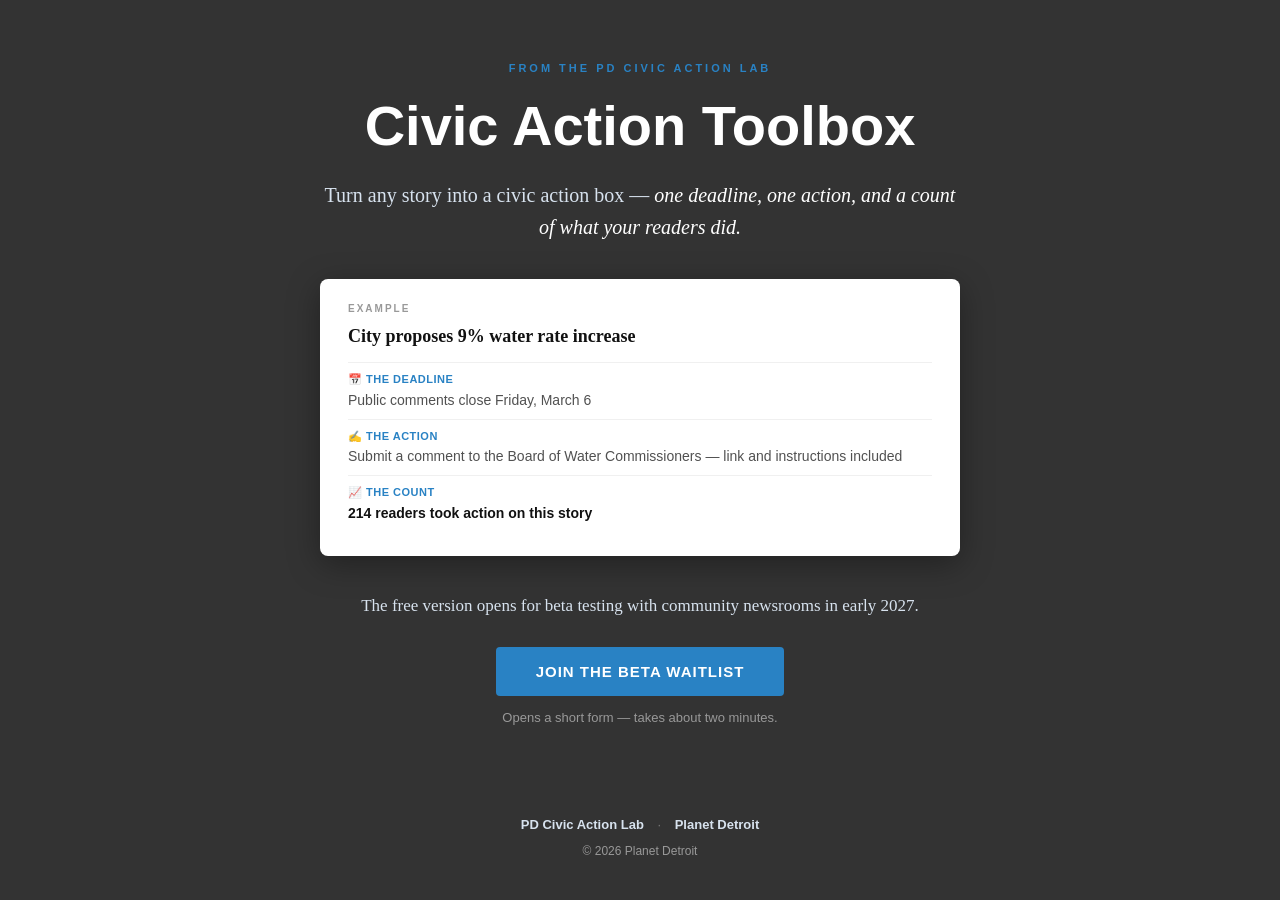
==== index.html @ b9e31de4 "Civic Action Toolbox splash page with beta waitlist link One-screen splash for civicactiontoolbox.or" ====
<!DOCTYPE html>
<html lang="en">
<head>
<meta charset="UTF-8">
<meta name="viewport" content="width=device-width, initial-scale=1.0">
<title>Civic Action Toolbox</title>
<meta name="description" content="Turn any story into a civic action box — one deadline, one action, and a count of what your readers did. Free beta for community newsrooms opens in early 2027.">
<meta property="og:title" content="Civic Action Toolbox">
<meta property="og:description" content="Turn any story into a civic action box — one deadline, one action, and a count of what your readers did.">
<meta property="og:type" content="website">
<link rel="icon" href="https://planetdetroit.org/wp-content/uploads/2025/08/cropped-globe-1.png">
<link rel="stylesheet" href="styles.css">

<!-- Google Analytics 4 (shared property with civiclab; filter by hostname in reports) -->
<script async src="https://www.googletagmanager.com/gtag/js?id=G-5QQJ9SVV07"></script>
<script>
  window.dataLayer = window.dataLayer || [];
  function gtag(){dataLayer.push(arguments);}
  gtag('js', new Date());
  gtag('config', 'G-5QQJ9SVV07');

  document.addEventListener('click', function(e) {
    var link = e.target.closest('a');
    if (!link) return;
    if (link.classList.contains('waitlist-cta')) {
      gtag('event', 'waitlist_click', { link_text: 'Join the beta waitlist', link_location: 'splash', link_url: link.href });
    } else if (link.classList.contains('footer-link')) {
      gtag('event', 'cta_click', { link_text: link.textContent, link_url: link.href });
    }
  });
</script>
</head>
<body>

<main class="splash">
  <div class="splash-content">
    <div class="eyebrow">From the PD Civic Action Lab</div>
    <h1>Civic Action Toolbox</h1>
    <p class="tagline">Turn any story into a civic action box — <em>one deadline, one action, and a count of what your readers did.</em></p>

    <div class="action-box">
      <div class="action-box-label">Example</div>
      <div class="action-box-headline">City proposes 9% water rate increase</div>
      <div class="action-box-row"><strong>📅 The deadline</strong> Public comments close Friday, March 6</div>
      <div class="action-box-row"><strong>✍️ The action</strong> Submit a comment to the Board of Water Commissioners — link and instructions included</div>
      <div class="action-box-row action-box-count"><strong>📈 The count</strong> 214 readers took action on this story</div>
    </div>

    <p class="beta-note">The free version opens for beta testing with community newsrooms in early 2027.</p>
    <a href="https://docs.google.com/forms/d/e/1FAIpQLSe5XGSfHNzg9tgDWIGP4QKfFAFhV_vvY-Gl3NdPk4IQWWqSvQ/viewform" class="btn-waitlist waitlist-cta" target="_blank" rel="noopener">Join the beta waitlist</a>
    <p class="form-note">Opens a short form — takes about two minutes.</p>
  </div>

  <footer>
    <a href="https://civiclab.planetdetroit.org/" class="footer-link">PD Civic Action Lab</a>
    <span class="footer-sep">·</span>
    <a href="https://planetdetroit.org/" class="footer-link">Planet Detroit</a>
    <div class="copyright">&copy; 2026 Planet Detroit</div>
  </footer>
</main>

</body>
</html>
---- styles.css ----
/* Civic Action Toolbox splash — colors, type, and button rules follow the
   Planet Detroit design system (~/projects/design-system). Blue #2982C4 for
   signup CTAs; orange is reserved for donation asks and not used here. */

* { margin: 0; padding: 0; box-sizing: border-box; }

body { font-family: Georgia, "Times New Roman", serif; background: #333333; color: #ffffff; }

.splash { min-height: 100vh; display: flex; flex-direction: column; align-items: center; justify-content: center; padding: 48px 24px 0; text-align: center; }

.splash-content { max-width: 640px; }

.eyebrow { font-family: -apple-system, BlinkMacSystemFont, "Segoe UI", Roboto, "Helvetica Neue", sans-serif; font-size: 11px; font-weight: 700; letter-spacing: 3px; text-transform: uppercase; color: #2982C4; margin-bottom: 20px; }

h1 { font-family: -apple-system, BlinkMacSystemFont, "Segoe UI", Roboto, "Helvetica Neue", sans-serif; font-size: clamp(38px, 6vw, 56px); font-weight: 700; line-height: 1.15; margin-bottom: 20px; }

.tagline { font-size: 20px; line-height: 1.6; color: #d7e2ee; margin-bottom: 36px; }

.tagline em { color: #ffffff; }

/* Example action box — a compact mock of the product's output */
.action-box { background: #ffffff; border-radius: 8px; padding: 24px 28px; text-align: left; margin-bottom: 36px; box-shadow: 0 8px 32px rgba(0, 0, 0, 0.35); }

.action-box-label { font-family: -apple-system, BlinkMacSystemFont, "Segoe UI", Roboto, "Helvetica Neue", sans-serif; font-size: 10px; font-weight: 700; letter-spacing: 2px; text-transform: uppercase; color: #999999; margin-bottom: 10px; }

.action-box-headline { font-size: 18px; font-weight: bold; color: #111111; margin-bottom: 14px; line-height: 1.35; }

.action-box-row { font-family: -apple-system, BlinkMacSystemFont, "Segoe UI", Roboto, "Helvetica Neue", sans-serif; font-size: 14px; color: #515151; line-height: 1.5; padding: 8px 0; border-top: 1px solid #F0F0F0; }

.action-box-row strong { display: block; font-size: 11px; letter-spacing: 0.5px; text-transform: uppercase; color: #2982C4; margin-bottom: 2px; }

.action-box-count { color: #111111; font-weight: 600; }

.beta-note { font-size: 17px; line-height: 1.6; color: #d7e2ee; margin-bottom: 28px; }

.btn-waitlist { display: inline-block; background: #2982C4; color: #ffffff; font-family: -apple-system, BlinkMacSystemFont, "Segoe UI", Roboto, "Helvetica Neue", sans-serif; font-weight: 700; font-size: 15px; letter-spacing: 1px; text-transform: uppercase; padding: 16px 40px; text-decoration: none; border-radius: 4px; transition: background 0.2s; }

.btn-waitlist:hover { background: #216AA0; }

.form-note { font-family: -apple-system, BlinkMacSystemFont, "Segoe UI", Roboto, "Helvetica Neue", sans-serif; font-size: 13px; color: #999999; margin-top: 14px; }

footer { margin-top: 64px; padding: 28px 24px; font-family: -apple-system, BlinkMacSystemFont, "Segoe UI", Roboto, "Helvetica Neue", sans-serif; font-size: 13px; }

.footer-link { color: #d7e2ee; text-decoration: none; font-weight: 600; }

.footer-link:hover { color: #ffffff; text-decoration: underline; }

.footer-sep { color: #777777; margin: 0 10px; }

.copyright { color: #999999; font-size: 12px; margin-top: 12px; }

@media (max-width: 480px) {
  .splash { padding-top: 40px; }
  .action-box { padding: 20px; }
}
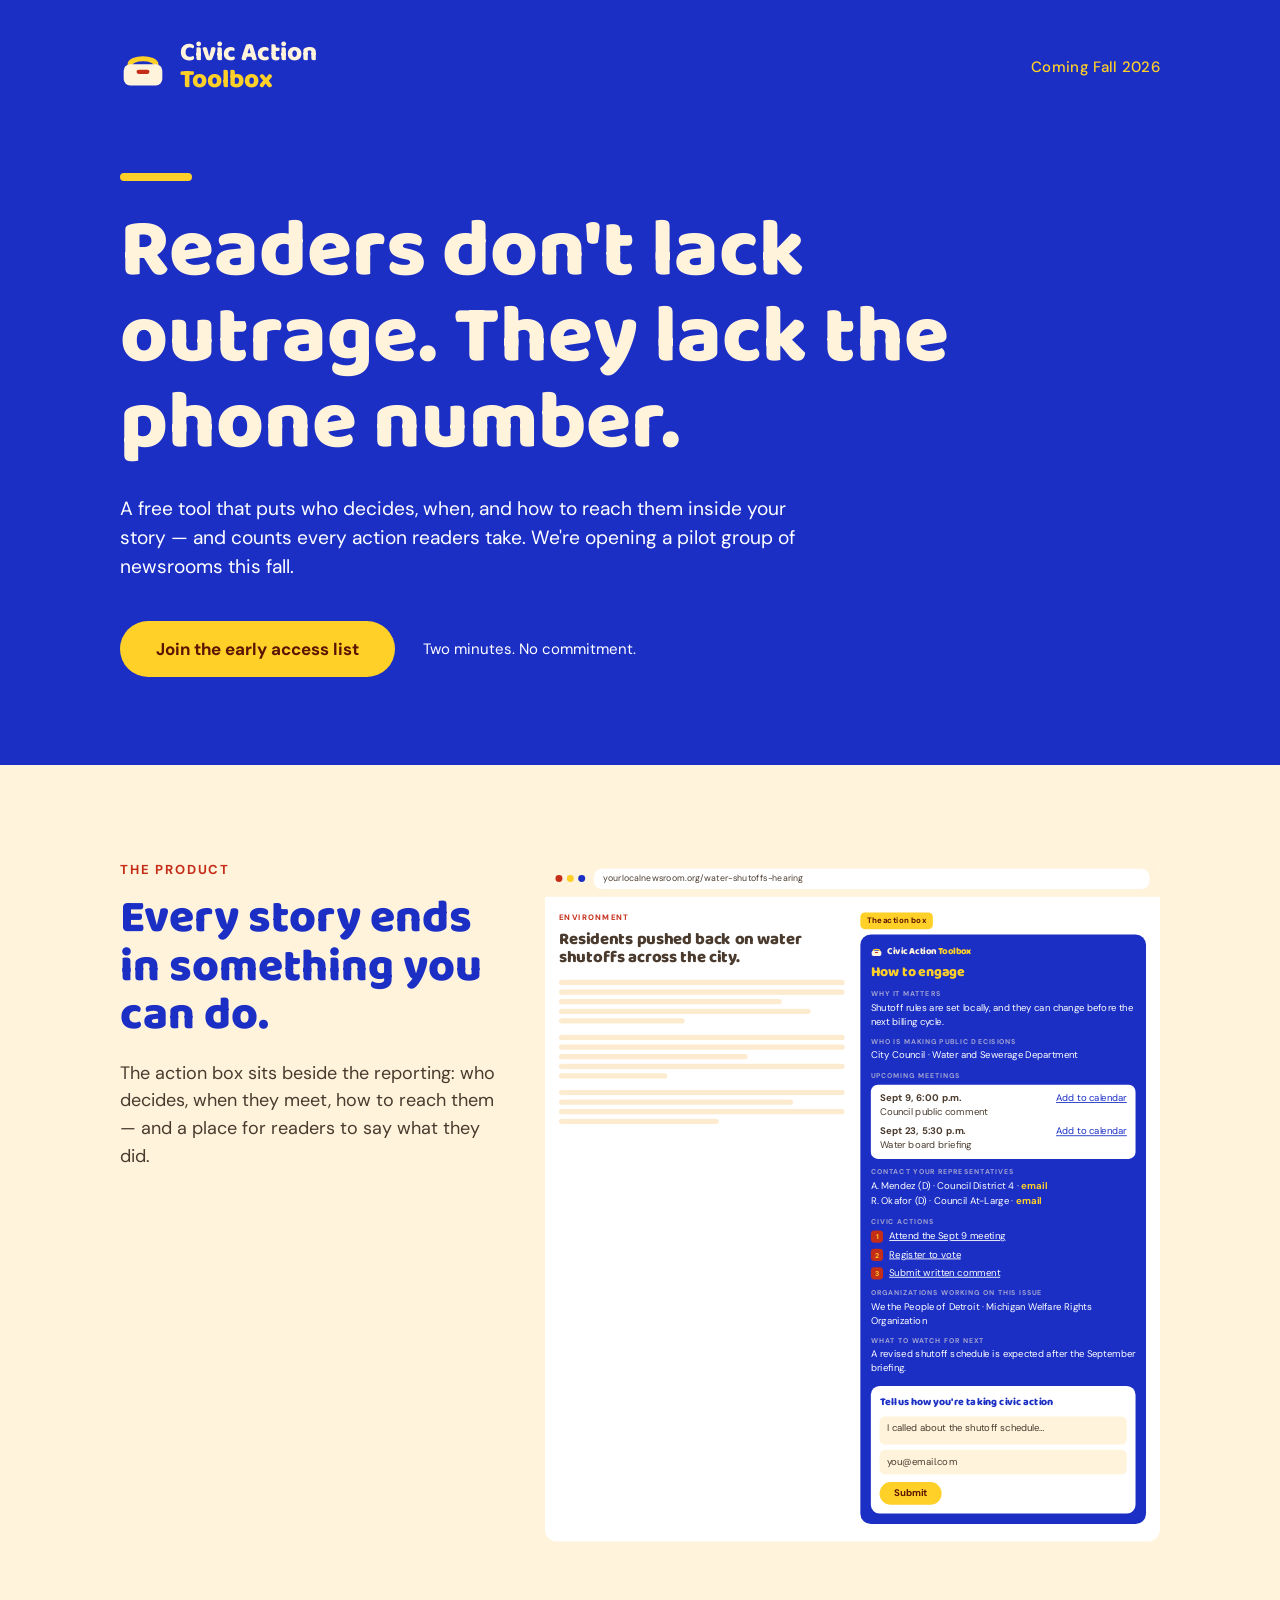
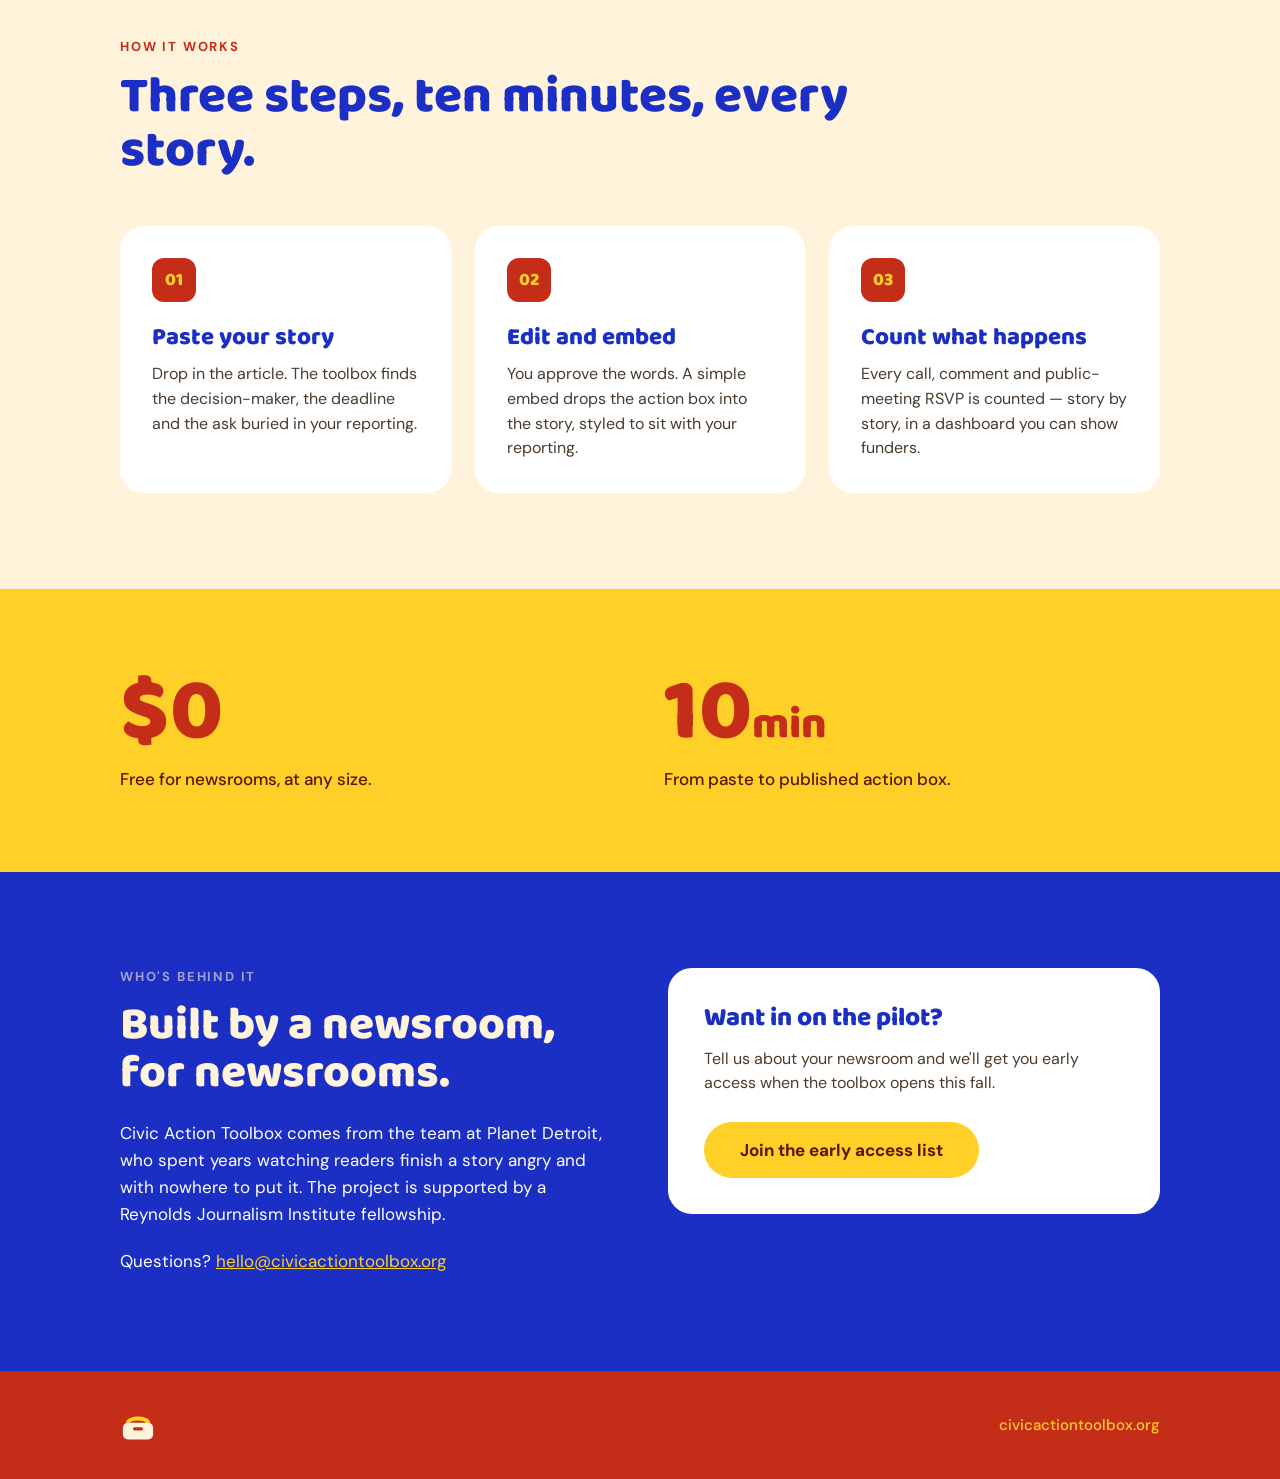
==== commit 0dd3a48c: "Rebuild splash page from Claude Design handoff Replaces the v1 one-screen page with the approved fiv" ====
--- a/index.html
+++ b/index.html
@@ -2,13 +2,16 @@
 <html lang="en">
 <head>
 <meta charset="UTF-8">
-<meta name="viewport" content="width=device-width, initial-scale=1.0">
+<meta name="viewport" content="width=device-width, initial-scale=1">
 <title>Civic Action Toolbox</title>
-<meta name="description" content="Turn any story into a civic action box — one deadline, one action, and a count of what your readers did. Free beta for community newsrooms opens in early 2027.">
+<meta name="description" content="A free tool that puts who decides, when, and how to reach them inside your story — and counts every action readers take. Pilot group of newsrooms opening this fall.">
 <meta property="og:title" content="Civic Action Toolbox">
-<meta property="og:description" content="Turn any story into a civic action box — one deadline, one action, and a count of what your readers did.">
+<meta property="og:description" content="Readers don't lack outrage. They lack the phone number. A free tool for newsrooms — coming Fall 2026.">
 <meta property="og:type" content="website">
-<link rel="icon" href="https://planetdetroit.org/wp-content/uploads/2025/08/cropped-globe-1.png">
+<link rel="icon" href="assets/cat-icon-favicon-64.png">
+<link rel="preconnect" href="https://fonts.googleapis.com">
+<link rel="preconnect" href="https://fonts.gstatic.com" crossorigin>
+<link href="https://fonts.googleapis.com/css2?family=Baloo+2:wght@700;800&family=DM+Sans:wght@400;500;700&display=swap" rel="stylesheet">
 <link rel="stylesheet" href="styles.css">
 
 <!-- Google Analytics 4 (shared property with civiclab; filter by hostname in reports) -->
@@ -23,41 +26,213 @@
     var link = e.target.closest('a');
     if (!link) return;
     if (link.classList.contains('waitlist-cta')) {
-      gtag('event', 'waitlist_click', { link_text: 'Join the beta waitlist', link_location: 'splash', link_url: link.href });
-    } else if (link.classList.contains('footer-link')) {
-      gtag('event', 'cta_click', { link_text: link.textContent, link_url: link.href });
+      gtag('event', 'waitlist_click', {
+        link_text: 'Join the early access list',
+        link_location: link.closest('.hero') ? 'hero' : 'closing card',
+        link_url: link.href
+      });
     }
   });
 </script>
 </head>
 <body>
 
-<main class="splash">
-  <div class="splash-content">
-    <div class="eyebrow">From the PD Civic Action Lab</div>
-    <h1>Civic Action Toolbox</h1>
-    <p class="tagline">Turn any story into a civic action box — <em>one deadline, one action, and a count of what your readers did.</em></p>
-
-    <div class="action-box">
-      <div class="action-box-label">Example</div>
-      <div class="action-box-headline">City proposes 9% water rate increase</div>
-      <div class="action-box-row"><strong>📅 The deadline</strong> Public comments close Friday, March 6</div>
-      <div class="action-box-row"><strong>✍️ The action</strong> Submit a comment to the Board of Water Commissioners — link and instructions included</div>
-      <div class="action-box-row action-box-count"><strong>📈 The count</strong> 214 readers took action on this story</div>
-    </div>
-
-    <p class="beta-note">The free version opens for beta testing with community newsrooms in early 2027.</p>
-    <a href="https://docs.google.com/forms/d/e/1FAIpQLSe5XGSfHNzg9tgDWIGP4QKfFAFhV_vvY-Gl3NdPk4IQWWqSvQ/viewform" class="btn-waitlist waitlist-cta" target="_blank" rel="noopener">Join the beta waitlist</a>
-    <p class="form-note">Opens a short form — takes about two minutes.</p>
-  </div>
-
-  <footer>
-    <a href="https://civiclab.planetdetroit.org/" class="footer-link">PD Civic Action Lab</a>
-    <span class="footer-sep">·</span>
-    <a href="https://planetdetroit.org/" class="footer-link">Planet Detroit</a>
-    <div class="copyright">&copy; 2026 Planet Detroit</div>
-  </footer>
-</main>
+<!-- HERO -->
+<section class="hero">
+  <div class="inner">
+    <div class="topbar">
+      <div class="lockup">
+        <img src="assets/cat-icon-reverse-cream.svg" alt="" class="lockup-icon">
+        <div class="lockup-word">
+          <div class="word-civic">Civic Action</div>
+          <div class="word-toolbox">Toolbox</div>
+        </div>
+      </div>
+      <span class="coming">Coming Fall 2026</span>
+    </div>
+    <div class="accent-rule"></div>
+    <h1>Readers don't lack outrage. They lack the phone number.</h1>
+    <p class="hero-body">A free tool that puts who decides, when, and how to reach them inside your story — and counts every action readers take. We're opening a pilot group of newsrooms this fall.</p>
+    <div class="cta-row">
+      <a href="https://docs.google.com/forms/d/e/1FAIpQLSe5XGSfHNzg9tgDWIGP4QKfFAFhV_vvY-Gl3NdPk4IQWWqSvQ/viewform" class="btn-pill waitlist-cta" target="_blank" rel="noopener">Join the early access list</a>
+      <span class="cta-note">Two minutes. No commitment.</span>
+    </div>
+  </div>
+</section>
+
+<!-- THE PRODUCT -->
+<section class="product">
+  <div class="inner product-cols">
+    <div class="product-copy">
+      <div class="eyebrow">The product</div>
+      <h2>Every story ends in something you can do.</h2>
+      <p class="section-body">The action box sits beside the reporting: who decides, when they meet, how to reach them — and a place for readers to say what they did.</p>
+    </div>
+    <div class="mock-box" id="mockBox" role="img" aria-label="A civic action box embedded alongside a news story about water shutoffs">
+      <div class="mock" id="mockInner" aria-hidden="true">
+        <div class="mock-chrome">
+          <div class="mock-dots">
+            <span class="dot dot-red"></span>
+            <span class="dot dot-yellow"></span>
+            <span class="dot dot-cobalt"></span>
+          </div>
+          <div class="mock-url">yourlocalnewsroom.org/water-shutoffs-hearing</div>
+        </div>
+        <div class="mock-body">
+          <div class="mock-article">
+            <div class="mock-kicker">ENVIRONMENT</div>
+            <h4 class="mock-headline">Residents pushed back on water shutoffs across the city.</h4>
+            <div class="mock-lines">
+              <span></span>
+              <span></span>
+              <span style="width:78%"></span>
+              <span style="width:88%"></span>
+              <span style="width:44%" class="para-end"></span>
+              <span></span>
+              <span></span>
+              <span style="width:66%"></span>
+              <span></span>
+              <span style="width:38%" class="para-end"></span>
+              <span></span>
+              <span style="width:82%"></span>
+              <span></span>
+              <span style="width:56%"></span>
+            </div>
+          </div>
+          <div>
+            <div class="mock-tag">The action box</div>
+            <div class="mock-card">
+              <div class="mock-lockup">
+                <img src="assets/cat-icon-reverse-cream.svg" alt="">
+                <span class="mock-lockup-word">Civic Action <span class="word-toolbox">Toolbox</span></span>
+              </div>
+              <div class="mock-title">How to engage</div>
+              <div class="mock-label">WHY IT MATTERS</div>
+              <p>Shutoff rules are set locally, and they can change before the next billing cycle.</p>
+              <div class="mock-label">WHO IS MAKING PUBLIC DECISIONS</div>
+              <p>City Council · Water and Sewerage Department</p>
+              <div class="mock-label mb4">UPCOMING MEETINGS</div>
+              <div class="mock-meetings">
+                <div class="mock-meeting">
+                  <div><div class="meeting-date">Sept 9, 6:00 p.m.</div><div class="meeting-name">Council public comment</div></div>
+                  <span class="mock-link-cobalt">Add to calendar</span>
+                </div>
+                <div class="mock-meeting">
+                  <div><div class="meeting-date">Sept 23, 5:30 p.m.</div><div class="meeting-name">Water board briefing</div></div>
+                  <span class="mock-link-cobalt">Add to calendar</span>
+                </div>
+              </div>
+              <div class="mock-label">CONTACT YOUR REPRESENTATIVES</div>
+              <p class="tight">A. Mendez (D) · Council District 4 · <span class="mock-link-yellow">email</span></p>
+              <p>R. Okafor (D) · Council At-Large · <span class="mock-link-yellow">email</span></p>
+              <div class="mock-label mb4">CIVIC ACTIONS</div>
+              <div class="mock-actions">
+                <div class="mock-action"><span class="action-chip">1</span><span class="mock-link-white">Attend the Sept 9 meeting</span></div>
+                <div class="mock-action"><span class="action-chip">2</span><span class="mock-link-white">Register to vote</span></div>
+                <div class="mock-action"><span class="action-chip">3</span><span class="mock-link-white">Submit written comment</span></div>
+              </div>
+              <div class="mock-label">ORGANIZATIONS WORKING ON THIS ISSUE</div>
+              <p>We the People of Detroit · Michigan Welfare Rights Organization</p>
+              <div class="mock-label">WHAT TO WATCH FOR NEXT</div>
+              <p class="watch-next">A revised shutoff schedule is expected after the September briefing.</p>
+              <div class="mock-form">
+                <div class="mock-form-title">Tell us how you're taking civic action</div>
+                <div class="mock-field field-tall">I called about the shutoff schedule…</div>
+                <div class="mock-field">you@email.com</div>
+                <span class="mock-submit">Submit</span>
+              </div>
+            </div>
+          </div>
+        </div>
+      </div>
+    </div>
+  </div>
+</section>
+
+<!-- HOW IT WORKS -->
+<section class="how">
+  <div class="inner">
+    <div class="eyebrow">How it works</div>
+    <h2 class="how-h2">Three steps, ten minutes, every story.</h2>
+    <div class="how-grid">
+      <div class="how-card">
+        <span class="number-chip">01</span>
+        <h3>Paste your story</h3>
+        <p>Drop in the article. The toolbox finds the decision-maker, the deadline and the ask buried in your reporting.</p>
+      </div>
+      <div class="how-card">
+        <span class="number-chip">02</span>
+        <h3>Edit and embed</h3>
+        <p>You approve the words. A simple embed drops the action box into the story, styled to sit with your reporting.</p>
+      </div>
+      <div class="how-card">
+        <span class="number-chip">03</span>
+        <h3>Count what happens</h3>
+        <p>Every call, comment and public-meeting RSVP is counted — story by story, in a dashboard you can show funders.</p>
+      </div>
+    </div>
+  </div>
+</section>
+
+<!-- STATS -->
+<section class="stats">
+  <div class="inner stats-grid">
+    <div>
+      <div class="stat-numeral">$0</div>
+      <p class="stat-caption">Free for newsrooms, at any size.</p>
+    </div>
+    <div>
+      <div class="stat-numeral">10<span class="stat-unit">min</span></div>
+      <p class="stat-caption">From paste to published action box.</p>
+    </div>
+  </div>
+</section>
+
+<!-- WHO'S BEHIND IT -->
+<section class="who">
+  <div class="inner who-grid">
+    <div>
+      <div class="eyebrow eyebrow-on-cobalt">Who's behind it</div>
+      <h2 class="who-h2">Built by a newsroom, for newsrooms.</h2>
+      <p class="who-body">Civic Action Toolbox comes from the team at Planet Detroit, who spent years watching readers finish a story angry and with nowhere to put it. The project is supported by a Reynolds Journalism Institute fellowship.</p>
+      <p class="who-body">Questions? <a href="mailto:hello@civicactiontoolbox.org" class="who-email">hello@civicactiontoolbox.org</a></p>
+    </div>
+    <div class="pilot-card">
+      <h3>Want in on the pilot?</h3>
+      <p>Tell us about your newsroom and we'll get you early access when the toolbox opens this fall.</p>
+      <a href="https://docs.google.com/forms/d/e/1FAIpQLSe5XGSfHNzg9tgDWIGP4QKfFAFhV_vvY-Gl3NdPk4IQWWqSvQ/viewform" class="btn-pill waitlist-cta" target="_blank" rel="noopener">Join the early access list</a>
+    </div>
+  </div>
+</section>
+
+<footer>
+  <div class="inner footer-row">
+    <img src="assets/cat-icon-reverse-cream.svg" alt="Civic Action Toolbox" class="footer-icon">
+    <span class="footer-domain">civicactiontoolbox.org</span>
+  </div>
+</footer>
+
+<script>
+  // The product mock is authored at a fixed 704px width and scaled to fit its
+  // column — reflowing it fluidly wraps dates and headlines mid-phrase.
+  (function () {
+    var box = document.getElementById('mockBox');
+    var inner = document.getElementById('mockInner');
+    function fit() {
+      var s = Math.min(1, box.clientWidth / 704);
+      inner.style.transform = 'scale(' + s + ')';
+      box.style.height = (inner.offsetHeight * s) + 'px';
+    }
+    fit();
+    if (window.ResizeObserver) {
+      var ro = new ResizeObserver(fit);
+      ro.observe(box);
+      ro.observe(inner);
+    }
+    window.addEventListener('resize', fit);
+    if (document.fonts && document.fonts.ready) document.fonts.ready.then(fit);
+  })();
+</script>
 
 </body>
 </html>
--- a/styles.css
+++ b/styles.css
@@ -1,55 +1,207 @@
-/* Civic Action Toolbox splash — colors, type, and button rules follow the
-   Planet Detroit design system (~/projects/design-system). Blue #2982C4 for
-   signup CTAs; orange is reserved for donation asks and not used here. */
+/* Civic Action Toolbox splash — implements the Claude Design handoff
+   (design_handoff_splash_page, 2026-08-14) pixel-for-pixel.
+   Brand tokens: cobalt #1B2FC4 · brick red #C42D18 · yellow #FFD028 ·
+   cream #FFF3DC · ink #4A3B2E · maroon #5A1500 · periwinkle #A0A1D2.
+   Pairing rules: never yellow on cream, never red↔cobalt text, no gray,
+   no borders, no shadows, no gradients. */
 
 * { margin: 0; padding: 0; box-sizing: border-box; }
 
-body { font-family: Georgia, "Times New Roman", serif; background: #333333; color: #ffffff; }
-
-.splash { min-height: 100vh; display: flex; flex-direction: column; align-items: center; justify-content: center; padding: 48px 24px 0; text-align: center; }
-
-.splash-content { max-width: 640px; }
-
-.eyebrow { font-family: -apple-system, BlinkMacSystemFont, "Segoe UI", Roboto, "Helvetica Neue", sans-serif; font-size: 11px; font-weight: 700; letter-spacing: 3px; text-transform: uppercase; color: #2982C4; margin-bottom: 20px; }
-
-h1 { font-family: -apple-system, BlinkMacSystemFont, "Segoe UI", Roboto, "Helvetica Neue", sans-serif; font-size: clamp(38px, 6vw, 56px); font-weight: 700; line-height: 1.15; margin-bottom: 20px; }
-
-.tagline { font-size: 20px; line-height: 1.6; color: #d7e2ee; margin-bottom: 36px; }
-
-.tagline em { color: #ffffff; }
-
-/* Example action box — a compact mock of the product's output */
-.action-box { background: #ffffff; border-radius: 8px; padding: 24px 28px; text-align: left; margin-bottom: 36px; box-shadow: 0 8px 32px rgba(0, 0, 0, 0.35); }
-
-.action-box-label { font-family: -apple-system, BlinkMacSystemFont, "Segoe UI", Roboto, "Helvetica Neue", sans-serif; font-size: 10px; font-weight: 700; letter-spacing: 2px; text-transform: uppercase; color: #999999; margin-bottom: 10px; }
-
-.action-box-headline { font-size: 18px; font-weight: bold; color: #111111; margin-bottom: 14px; line-height: 1.35; }
-
-.action-box-row { font-family: -apple-system, BlinkMacSystemFont, "Segoe UI", Roboto, "Helvetica Neue", sans-serif; font-size: 14px; color: #515151; line-height: 1.5; padding: 8px 0; border-top: 1px solid #F0F0F0; }
-
-.action-box-row strong { display: block; font-size: 11px; letter-spacing: 0.5px; text-transform: uppercase; color: #2982C4; margin-bottom: 2px; }
-
-.action-box-count { color: #111111; font-weight: 600; }
-
-.beta-note { font-size: 17px; line-height: 1.6; color: #d7e2ee; margin-bottom: 28px; }
-
-.btn-waitlist { display: inline-block; background: #2982C4; color: #ffffff; font-family: -apple-system, BlinkMacSystemFont, "Segoe UI", Roboto, "Helvetica Neue", sans-serif; font-weight: 700; font-size: 15px; letter-spacing: 1px; text-transform: uppercase; padding: 16px 40px; text-decoration: none; border-radius: 4px; transition: background 0.2s; }
-
-.btn-waitlist:hover { background: #216AA0; }
-
-.form-note { font-family: -apple-system, BlinkMacSystemFont, "Segoe UI", Roboto, "Helvetica Neue", sans-serif; font-size: 13px; color: #999999; margin-top: 14px; }
-
-footer { margin-top: 64px; padding: 28px 24px; font-family: -apple-system, BlinkMacSystemFont, "Segoe UI", Roboto, "Helvetica Neue", sans-serif; font-size: 13px; }
-
-.footer-link { color: #d7e2ee; text-decoration: none; font-weight: 600; }
-
-.footer-link:hover { color: #ffffff; text-decoration: underline; }
-
-.footer-sep { color: #777777; margin: 0 10px; }
-
-.copyright { color: #999999; font-size: 12px; margin-top: 12px; }
-
-@media (max-width: 480px) {
-  .splash { padding-top: 40px; }
-  .action-box { padding: 20px; }
-}
+body { font-family: "DM Sans", sans-serif; color: #4A3B2E; background: #FFF3DC; }
+
+a { color: #1B2FC4; }
+a:hover { color: #C42D18; }
+
+section, footer { padding-left: 8vw; padding-right: 8vw; }
+
+.inner { max-width: 1040px; margin: 0 auto; }
+
+.eyebrow { font-size: 13px; font-weight: 700; letter-spacing: 0.14em; text-transform: uppercase; color: #C42D18; }
+
+.eyebrow-on-cobalt { color: #A0A1D2; }   /* never red on cobalt */
+
+.btn-pill { display: inline-flex; align-items: center; height: 56px; padding: 0 36px; background: #FFD028; color: #5A1500; font-family: "DM Sans", sans-serif; font-size: 17px; font-weight: 700; text-decoration: none; border-radius: 999px; transition: background 0.15s; }
+
+.btn-pill:hover { background: #F2C31B; color: #5A1500; }
+
+/* HERO */
+
+.hero { background: #1B2FC4; padding-top: 40px; padding-bottom: 88px; }
+
+.topbar { display: flex; align-items: center; justify-content: space-between; gap: 24px; flex-wrap: wrap; padding-bottom: 80px; }
+
+.lockup { display: flex; align-items: center; gap: 14px; }
+
+.lockup-icon { height: 46px; width: auto; display: block; }
+
+/* The wordmark is real HTML text (not an SVG) so the webfont applies;
+   the two words must always be two different colors. */
+.lockup-word { font-family: "Baloo 2", cursive; font-weight: 800; font-size: 26px; line-height: 1.02; }
+
+.word-civic { color: #FFF3DC; }
+.word-toolbox { color: #FFD028; }
+
+.coming { font-size: 15px; font-weight: 500; color: #FFD028; letter-spacing: 0.02em; }
+
+.accent-rule { width: 72px; height: 8px; background: #FFD028; border-radius: 4px; margin-bottom: 28px; }
+
+.hero h1 { max-width: 19ch; font-family: "Baloo 2", cursive; font-weight: 800; font-size: clamp(44px, 6.4vw, 88px); line-height: 1.05; color: #FFF3DC; }
+
+.hero-body { margin-top: 28px; max-width: 52ch; font-size: clamp(17px, 1.5vw, 21px); line-height: 1.5; color: #FFFFFF; }
+
+.cta-row { display: flex; align-items: center; gap: 28px; flex-wrap: wrap; margin-top: 40px; }
+
+.cta-note { font-size: 15px; color: #FFFFFF; }
+
+/* THE PRODUCT */
+
+.product { background: #FFF3DC; padding-top: 96px; padding-bottom: 88px; }
+
+.product-cols { display: flex; flex-wrap: wrap; gap: 48px; align-items: flex-start; }
+
+.product-copy { flex: 1 1 300px; }
+
+.product h2 { margin-top: 16px; max-width: 20ch; font-family: "Baloo 2", cursive; font-weight: 800; font-size: clamp(32px, 3.6vw, 48px); line-height: 1.05; color: #1B2FC4; }
+
+.section-body { margin-top: 20px; max-width: 46ch; font-size: 18px; line-height: 1.55; color: #4A3B2E; }
+
+/* Product mock: fixed 704px design width, scaled to fit by JS (see index.html) */
+
+.mock-box { flex: 2 1 460px; max-width: 100%; overflow: hidden; }
+
+.mock { width: 704px; transform-origin: top left; background: #FFFFFF; border-radius: 14px; overflow: hidden; font-size: 11px; line-height: 1.45; }
+
+.mock-chrome { display: flex; align-items: center; gap: 10px; background: #FFF3DC; padding: 9px 12px; }
+
+.mock-dots { display: flex; gap: 5px; }
+
+.dot { width: 8px; height: 8px; border-radius: 50%; }
+.dot-red { background: #C42D18; }
+.dot-yellow { background: #FFD028; }
+.dot-cobalt { background: #1B2FC4; }
+
+.mock-url { flex: 1; background: #FFFFFF; border-radius: 9px; padding: 4px 10px; font-size: 10px; color: #4A3B2E; }
+
+.mock-body { display: grid; grid-template-columns: 1fr 1fr; gap: 18px; padding: 18px 16px 20px; }
+
+.mock-kicker { font-size: 9px; font-weight: 700; letter-spacing: 0.14em; color: #C42D18; }
+
+.mock-headline { margin: 8px 0 14px; font-family: "Baloo 2", cursive; font-weight: 800; font-size: 19px; line-height: 1.12; color: #4A3B2E; }
+
+.mock-lines { display: flex; flex-direction: column; gap: 5px; }
+
+.mock-lines span { height: 6px; border-radius: 3px; background: #FDEBD0; }
+
+.mock-lines .para-end { margin-bottom: 8px; }
+
+.mock-tag { display: inline-block; background: #FFD028; color: #5A1500; font-weight: 700; font-size: 9px; border-radius: 5px; padding: 3px 8px; margin-bottom: 6px; }
+
+.mock-card { background: #1B2FC4; border-radius: 12px; padding: 12px; }
+
+.mock-card p { margin: 2px 0 9px; color: #FFFFFF; }
+
+.mock-card p.tight { margin-bottom: 1px; }
+
+.mock-card p.watch-next { margin-bottom: 12px; }
+
+.mock-lockup { display: flex; align-items: center; gap: 6px; margin-bottom: 8px; }
+
+.mock-lockup img { height: 13px; width: auto; display: block; }
+
+.mock-lockup-word { font-family: "Baloo 2", cursive; font-weight: 800; font-size: 11px; color: #FFF3DC; }
+
+.mock-title { font-family: "Baloo 2", cursive; font-weight: 800; font-size: 16px; line-height: 1.1; color: #FFD028; margin-bottom: 10px; }
+
+.mock-label { font-size: 8px; font-weight: 700; letter-spacing: 0.12em; color: #A0A1D2; }
+
+.mock-label.mb4 { margin-bottom: 4px; }
+
+.mock-meetings { background: #FFFFFF; border-radius: 8px; padding: 8px 10px; margin-bottom: 9px; display: flex; flex-direction: column; gap: 6px; }
+
+.mock-meeting { display: flex; justify-content: space-between; gap: 8px; }
+
+.meeting-date { font-weight: 700; color: #4A3B2E; }
+
+.meeting-name { color: #4A3B2E; }
+
+/* Mock "links" are inert spans — decorative only */
+.mock-link-cobalt { color: #1B2FC4; text-decoration: underline; white-space: nowrap; }
+.mock-link-yellow { color: #FFD028; font-weight: 700; }
+.mock-link-white { color: #FFFFFF; text-decoration: underline; }
+
+.mock-actions { display: flex; flex-direction: column; gap: 5px; margin-bottom: 9px; }
+
+.mock-action { display: flex; align-items: center; gap: 7px; }
+
+.action-chip { width: 14px; height: 14px; border-radius: 4px; background: #C42D18; color: #FFD028; font-weight: 700; font-size: 8px; display: flex; align-items: center; justify-content: center; flex: none; }
+
+.mock-form { background: #FFFFFF; border-radius: 10px; padding: 10px; }
+
+.mock-form-title { font-family: "Baloo 2", cursive; font-weight: 800; font-size: 12px; color: #1B2FC4; margin-bottom: 7px; }
+
+.mock-field { background: #FFF3DC; border-radius: 6px; padding: 6px 8px; color: #4A3B2E; margin-bottom: 6px; }
+
+.mock-field.field-tall { height: 32px; }
+
+.mock-field:last-of-type { margin-bottom: 9px; }
+
+.mock-submit { display: inline-block; background: #FFD028; color: #5A1500; font-weight: 700; border-radius: 999px; padding: 5px 16px; }
+
+/* HOW IT WORKS */
+
+.how { background: #FFF3DC; padding-top: 8px; padding-bottom: 96px; }
+
+.how-h2 { margin-top: 16px; max-width: 24ch; font-family: "Baloo 2", cursive; font-weight: 800; font-size: clamp(32px, 4vw, 54px); line-height: 1.05; color: #1B2FC4; }
+
+.how-grid { display: grid; grid-template-columns: repeat(auto-fit, minmax(260px, 1fr)); gap: 24px; margin-top: 48px; }
+
+.how-card { background: #FFFFFF; border-radius: 24px; padding: 32px; }
+
+.number-chip { width: 44px; height: 44px; border-radius: 12px; background: #C42D18; color: #FFD028; font-family: "Baloo 2", cursive; font-weight: 800; font-size: 18px; display: inline-flex; align-items: center; justify-content: center; }
+
+.how-card h3 { margin: 22px 0 10px; font-family: "Baloo 2", cursive; font-weight: 800; font-size: 24px; line-height: 1.15; color: #1B2FC4; }
+
+.how-card p { font-size: 16px; line-height: 1.55; color: #4A3B2E; }
+
+/* STATS */
+
+.stats { background: #FFD028; padding-top: 80px; padding-bottom: 80px; }
+
+.stats-grid { display: grid; grid-template-columns: repeat(auto-fit, minmax(220px, 1fr)); gap: 48px; }
+
+.stat-numeral { font-family: "Baloo 2", cursive; font-weight: 800; font-size: clamp(56px, 7vw, 88px); line-height: 1; color: #C42D18; }
+
+.stat-unit { font-size: 0.5em; }
+
+.stat-caption { margin-top: 10px; font-size: 17px; line-height: 1.45; font-weight: 500; color: #5A1500; }
+
+/* WHO'S BEHIND IT */
+
+.who { background: #1B2FC4; padding-top: 96px; padding-bottom: 96px; }
+
+.who-grid { display: grid; grid-template-columns: repeat(auto-fit, minmax(300px, 1fr)); gap: 56px; align-items: start; }
+
+.who-h2 { margin-top: 16px; max-width: 22ch; font-family: "Baloo 2", cursive; font-weight: 800; font-size: clamp(30px, 3.6vw, 46px); line-height: 1.05; color: #FFF3DC; }
+
+.who-body { margin-top: 22px; max-width: 46ch; font-size: 17px; line-height: 1.6; color: #FFFFFF; }
+
+.who-body + .who-body { margin-top: 20px; }
+
+.who-email { color: #FFD028; }
+.who-email:hover { color: #FFD028; text-decoration: underline; }
+
+.pilot-card { background: #FFFFFF; border-radius: 24px; padding: 36px; }
+
+.pilot-card h3 { font-family: "Baloo 2", cursive; font-weight: 800; font-size: 26px; line-height: 1.1; color: #1B2FC4; }
+
+.pilot-card p { margin: 14px 0 26px; font-size: 16px; line-height: 1.55; color: #4A3B2E; }
+
+/* FOOTER */
+
+footer { background: #C42D18; padding-top: 36px; padding-bottom: 36px; }
+
+.footer-row { display: flex; align-items: center; justify-content: space-between; gap: 20px; flex-wrap: wrap; }
+
+.footer-icon { height: 36px; width: auto; display: block; }
+
+.footer-domain { font-size: 15px; font-weight: 500; color: #FFD028; }
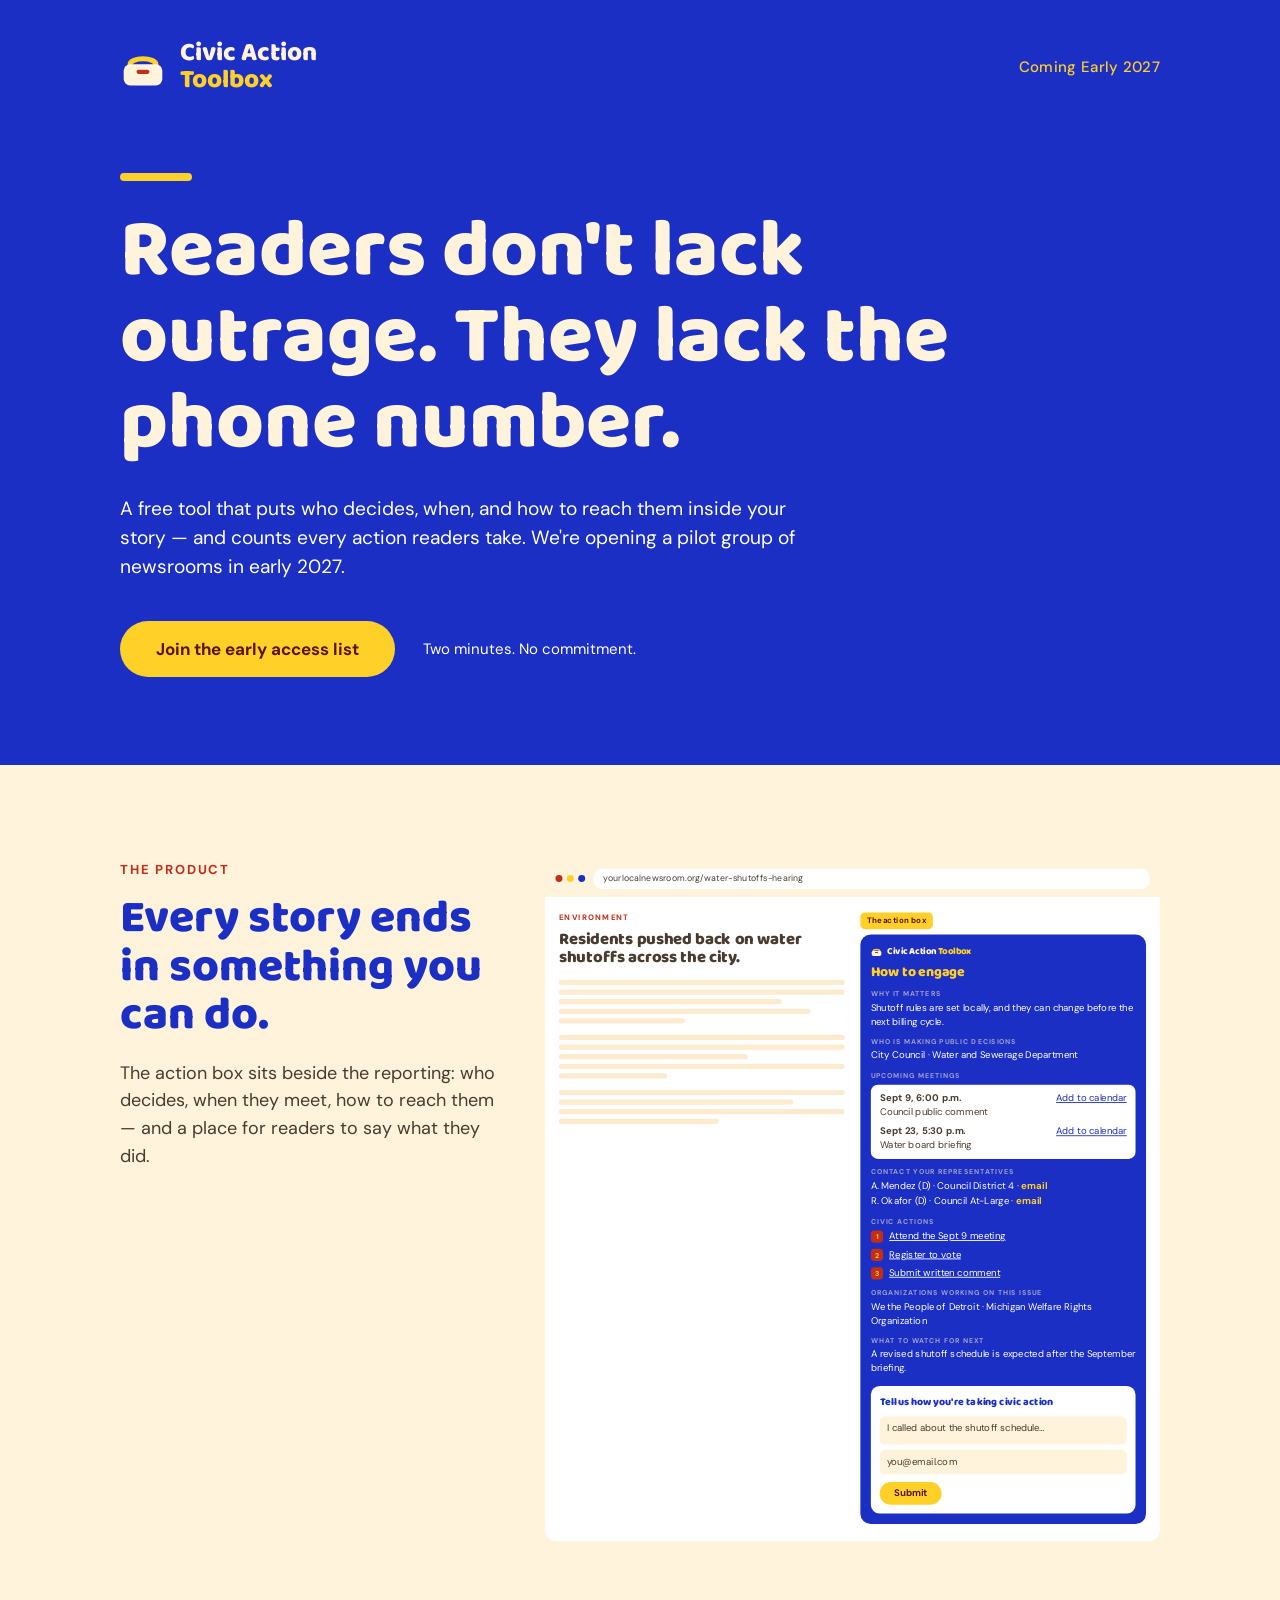
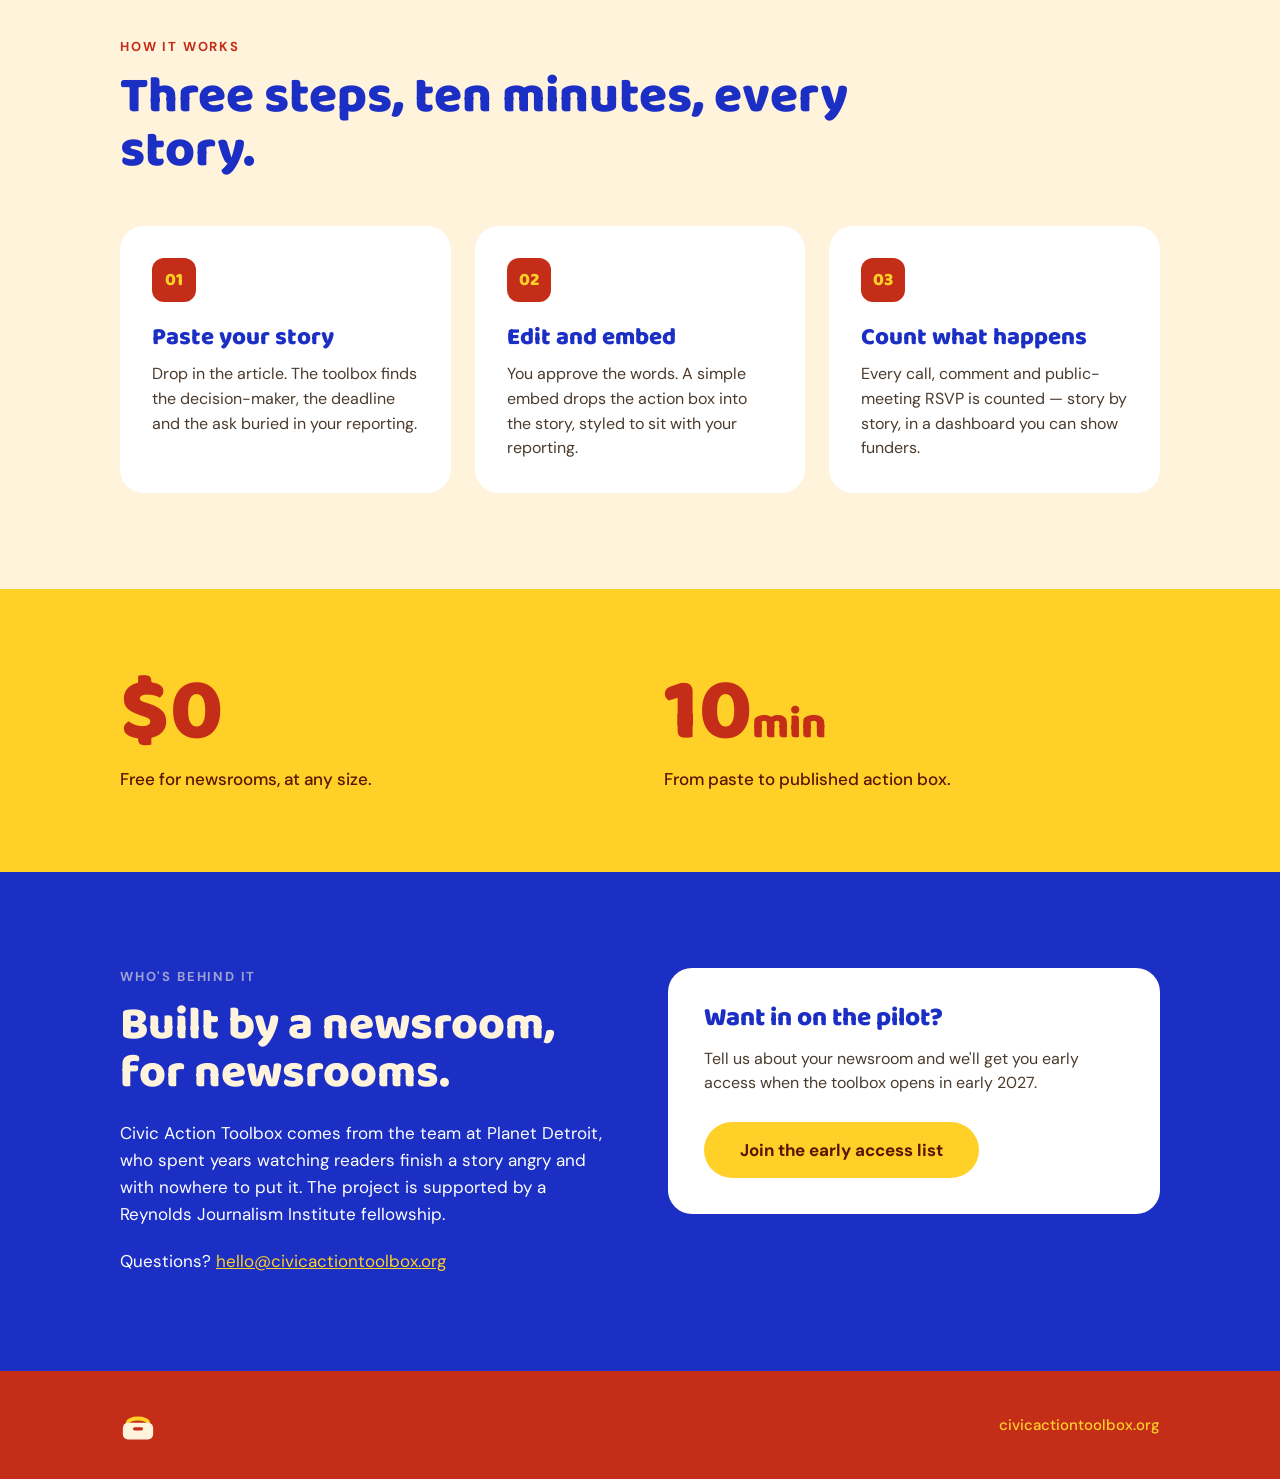
==== commit 4dacec25: "Change launch messaging from Fall 2026 to Early 2027 Matches the beta waitlist Google Form and civic" ====
--- a/index.html
+++ b/index.html
@@ -4,9 +4,9 @@
 <meta charset="UTF-8">
 <meta name="viewport" content="width=device-width, initial-scale=1">
 <title>Civic Action Toolbox</title>
-<meta name="description" content="A free tool that puts who decides, when, and how to reach them inside your story — and counts every action readers take. Pilot group of newsrooms opening this fall.">
+<meta name="description" content="A free tool that puts who decides, when, and how to reach them inside your story — and counts every action readers take. Pilot group of newsrooms opening in early 2027.">
 <meta property="og:title" content="Civic Action Toolbox">
-<meta property="og:description" content="Readers don't lack outrage. They lack the phone number. A free tool for newsrooms — coming Fall 2026.">
+<meta property="og:description" content="Readers don't lack outrage. They lack the phone number. A free tool for newsrooms — coming early 2027.">
 <meta property="og:type" content="website">
 <link rel="icon" href="assets/cat-icon-favicon-64.png">
 <link rel="preconnect" href="https://fonts.googleapis.com">
@@ -48,11 +48,11 @@
           <div class="word-toolbox">Toolbox</div>
         </div>
       </div>
-      <span class="coming">Coming Fall 2026</span>
+      <span class="coming">Coming Early 2027</span>
     </div>
     <div class="accent-rule"></div>
     <h1>Readers don't lack outrage. They lack the phone number.</h1>
-    <p class="hero-body">A free tool that puts who decides, when, and how to reach them inside your story — and counts every action readers take. We're opening a pilot group of newsrooms this fall.</p>
+    <p class="hero-body">A free tool that puts who decides, when, and how to reach them inside your story — and counts every action readers take. We're opening a pilot group of newsrooms in early 2027.</p>
     <div class="cta-row">
       <a href="https://docs.google.com/forms/d/e/1FAIpQLSe5XGSfHNzg9tgDWIGP4QKfFAFhV_vvY-Gl3NdPk4IQWWqSvQ/viewform" class="btn-pill waitlist-cta" target="_blank" rel="noopener">Join the early access list</a>
       <span class="cta-note">Two minutes. No commitment.</span>
@@ -199,7 +199,7 @@
     </div>
     <div class="pilot-card">
       <h3>Want in on the pilot?</h3>
-      <p>Tell us about your newsroom and we'll get you early access when the toolbox opens this fall.</p>
+      <p>Tell us about your newsroom and we'll get you early access when the toolbox opens in early 2027.</p>
       <a href="https://docs.google.com/forms/d/e/1FAIpQLSe5XGSfHNzg9tgDWIGP4QKfFAFhV_vvY-Gl3NdPk4IQWWqSvQ/viewform" class="btn-pill waitlist-cta" target="_blank" rel="noopener">Join the early access list</a>
     </div>
   </div>
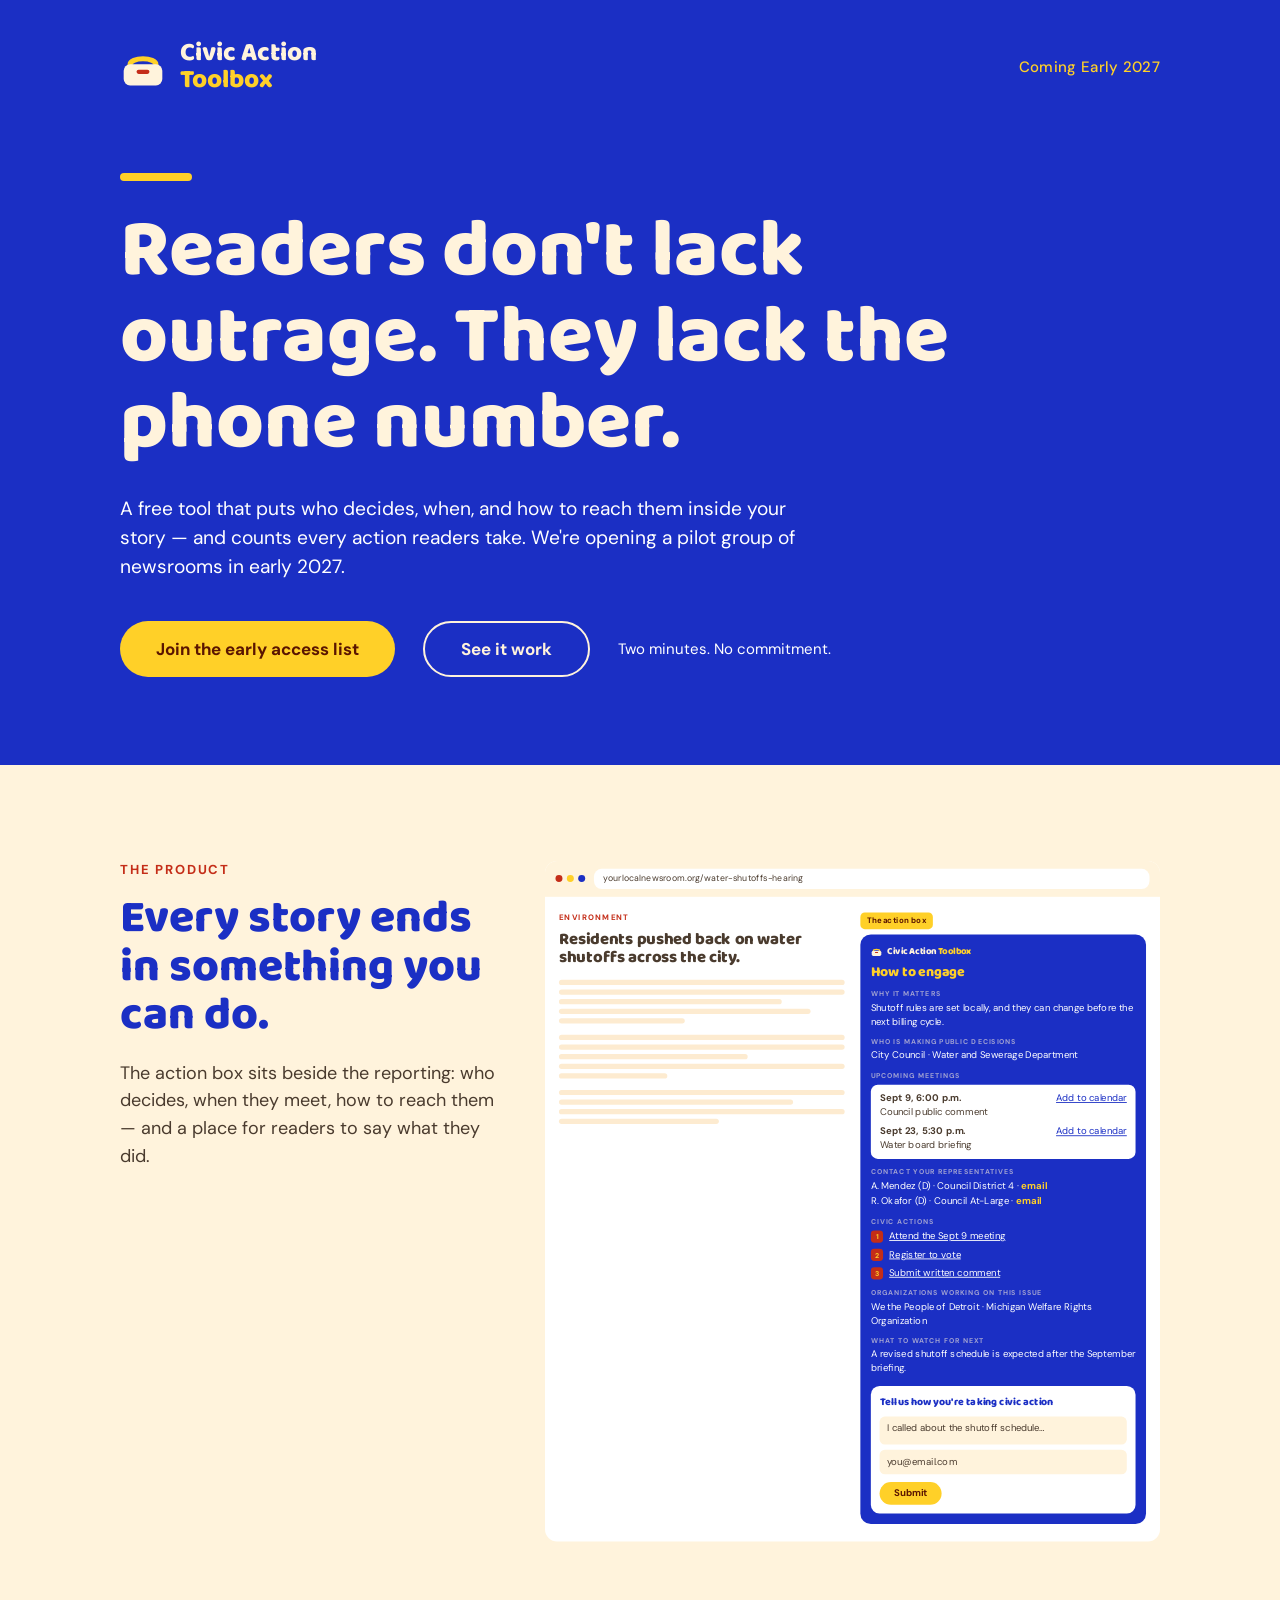
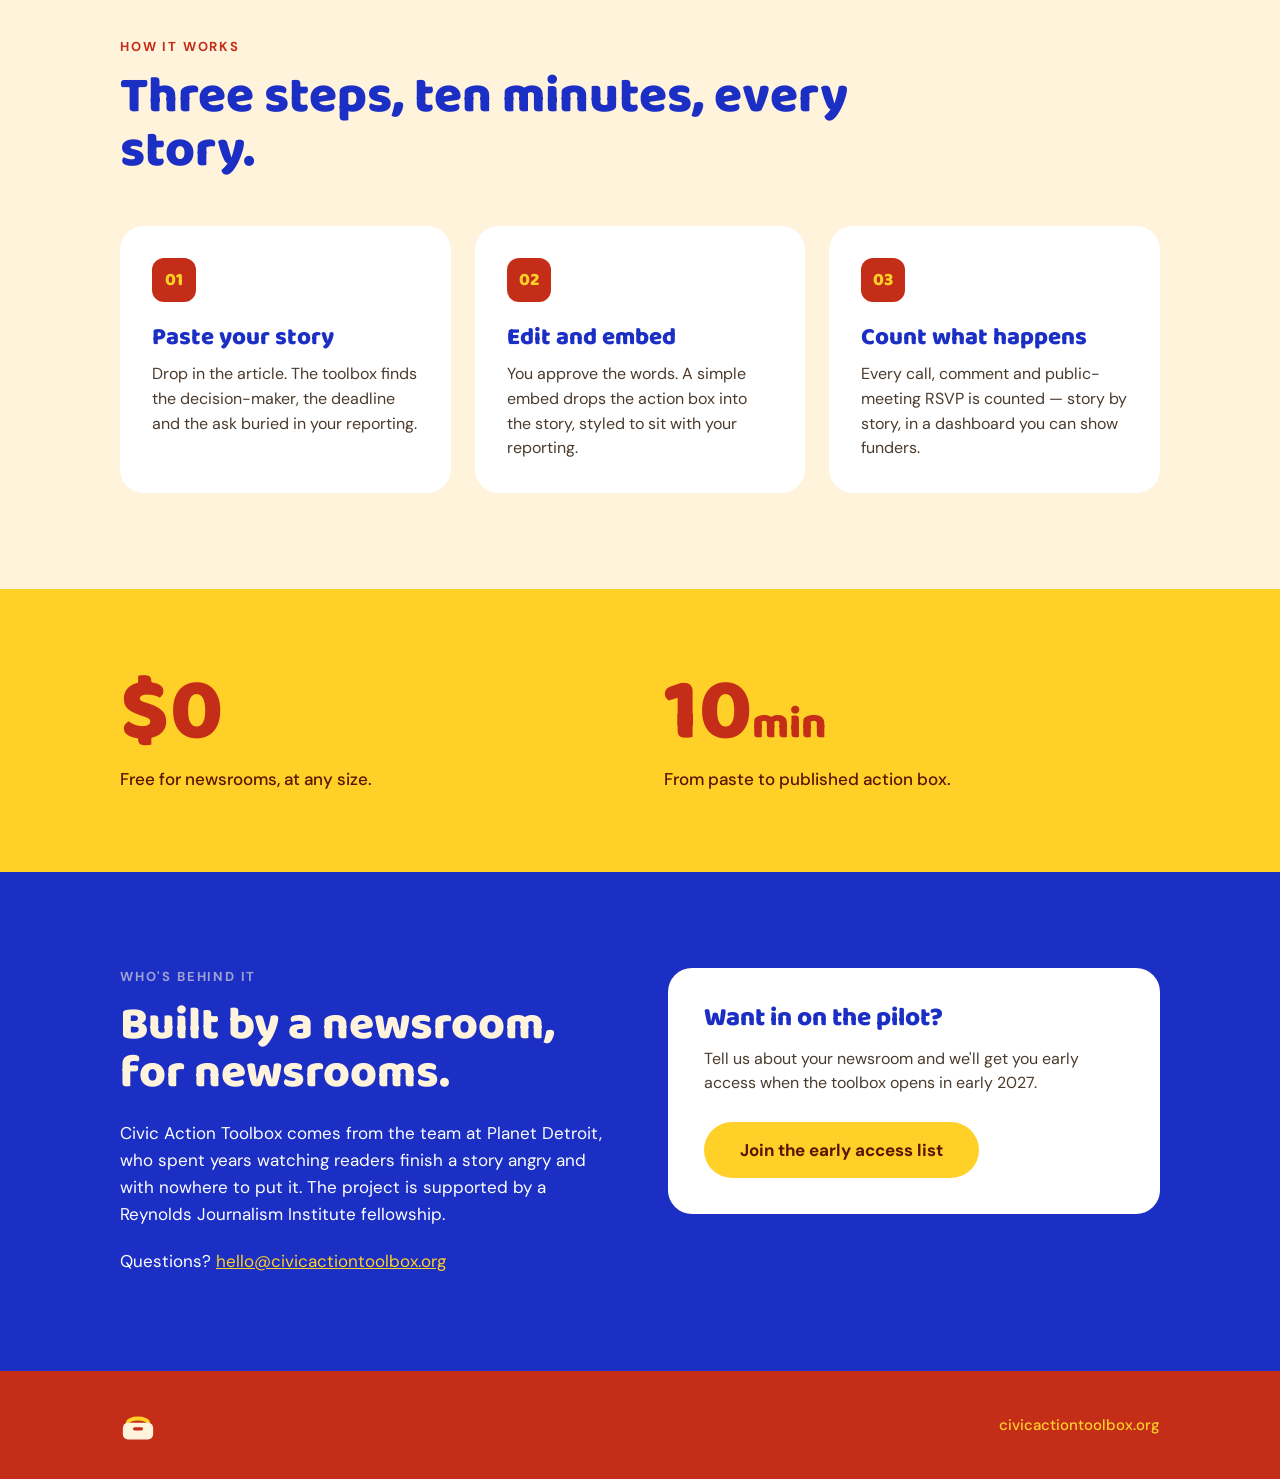
==== commit a6ced319: "See it work: a real story and its live box, no sign-in; 'See it work' on the home page; GA events On" ====
--- a/index.html
+++ b/index.html
@@ -32,6 +32,10 @@
         link_url: link.href
       });
     }
+    // Measure first (Oct 17 2026): the step before the waitlist.
+    if (link.classList.contains('see-it-cta')) {
+      gtag('event', 'see_it_work_click', { link_text: 'See it work', link_url: link.href });
+    }
   });
 </script>
 </head>
@@ -55,6 +59,7 @@
     <p class="hero-body">A free tool that puts who decides, when, and how to reach them inside your story — and counts every action readers take. We're opening a pilot group of newsrooms in early 2027.</p>
     <div class="cta-row">
       <a href="https://docs.google.com/forms/d/e/1FAIpQLSe5XGSfHNzg9tgDWIGP4QKfFAFhV_vvY-Gl3NdPk4IQWWqSvQ/viewform" class="btn-pill waitlist-cta" target="_blank" rel="noopener">Join the early access list</a>
+      <a href="see-it-work/" class="btn-pill see-it-cta">See it work</a>
       <span class="cta-note">Two minutes. No commitment.</span>
     </div>
   </div>
--- a/styles.css
+++ b/styles.css
@@ -205,3 +205,23 @@
 .footer-icon { height: 36px; width: auto; display: block; }
 
 .footer-domain { font-size: 15px; font-weight: 500; color: #FFD028; }
+
+/* ---- See it work (see-it-work/index.html, Oct 17 2026) ---- */
+.lockup-link { text-decoration: none; color: inherit; display: flex; align-items: center; gap: 12px; }
+.demo-hero { padding-bottom: 64px; }
+.demo-main { padding-top: 72px; }
+.demo-cols { display: flex; flex-wrap: wrap; gap: 48px; align-items: flex-start; }
+.demo-story { flex: 1 1 380px; min-width: 0; }
+.demo-story-h2 { margin-top: 16px; font-family: "Baloo 2", cursive; font-weight: 800; font-size: clamp(26px, 2.8vw, 38px); line-height: 1.1; color: #1B2FC4; }
+.demo-byline { margin-top: 10px; font-size: 14px; color: #7A6A5A; }
+.demo-story-link { font-weight: 700; color: #1B2FC4; }
+.demo-legend { margin-top: 36px; }
+.demo-legend ul { margin: 14px 0 0; padding-left: 20px; font-size: 16px; line-height: 1.55; color: #4A3B2E; }
+.demo-legend li + li { margin-top: 6px; }
+.demo-note { margin-top: 14px; font-size: 14px; line-height: 1.5; color: #7A6A5A; }
+.demo-box { flex: 1 1 420px; min-width: 0; }
+.demo-frame { display: block; width: 100%; height: min(78vh, 900px); margin-top: 16px; border: 0; border-radius: 20px; background: #FFFFFF; box-shadow: 0 10px 40px rgba(27, 47, 196, 0.12); }
+.demo-close { padding-top: 80px; padding-bottom: 80px; }
+.see-it-cta { background: transparent; color: #FFF3DC; border: 2px solid #FFF3DC; }
+.see-it-cta:hover { background: #FFF3DC; color: #1B2FC4; }
+@media (max-width: 640px) { .demo-frame { height: 70vh; } }
